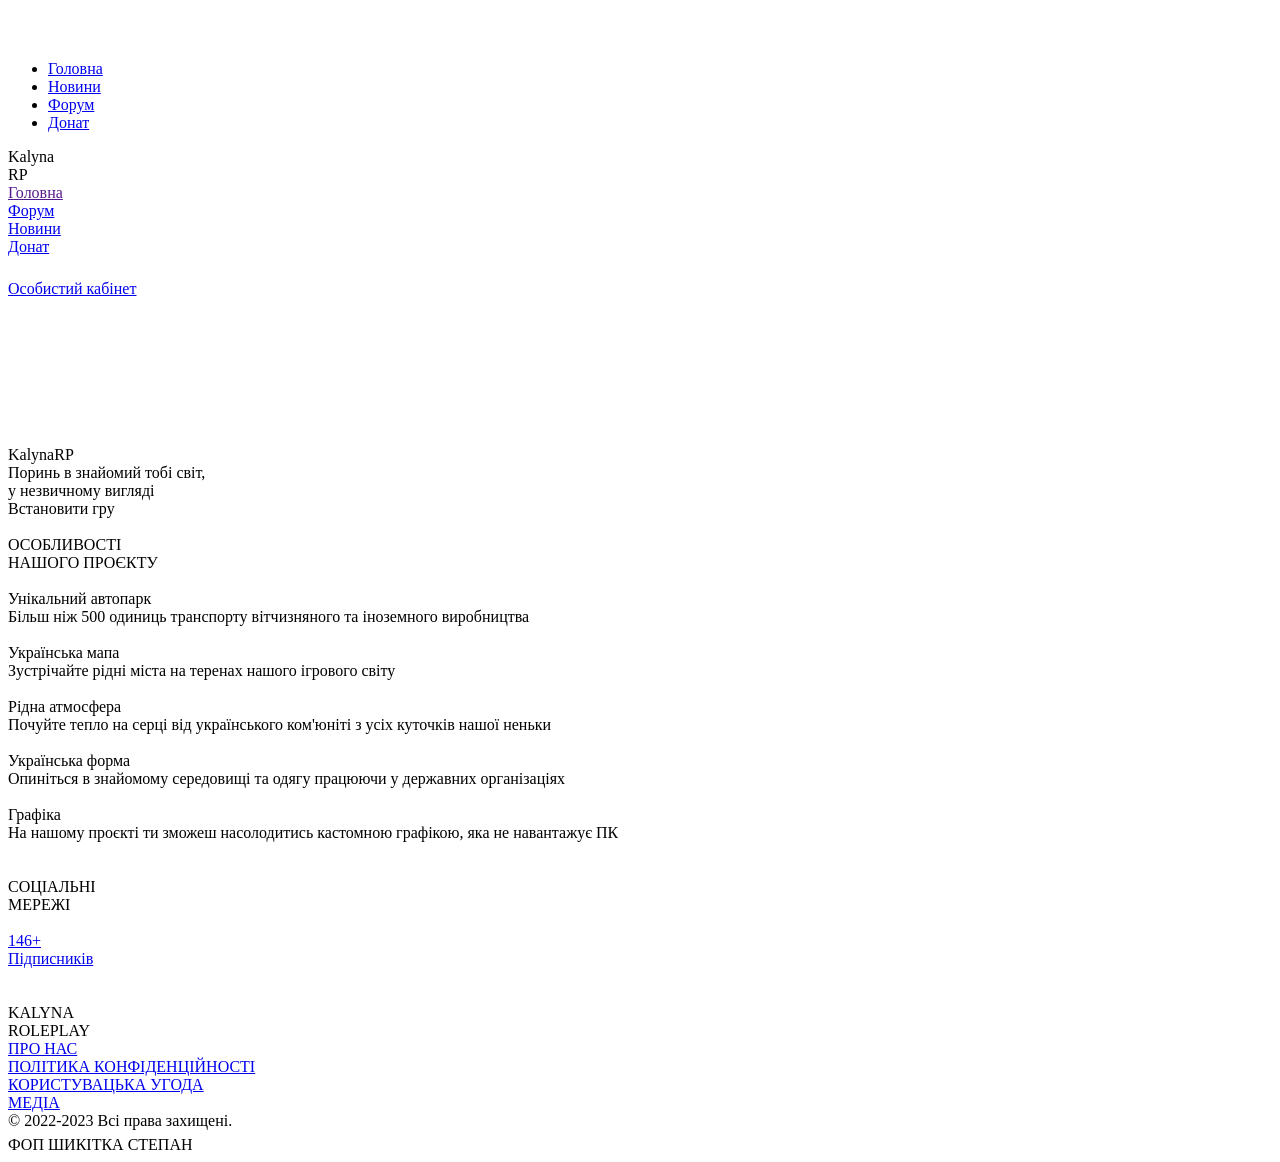
==== index.html @ 7fa5cd86 "Add files via upload" ====
<!DOCTYPE html><html lang="en"><head>
    <meta charset="UTF-8">
    <meta http-equiv="X-UA-Compatible" content="IE=edge">
    <meta name="viewport" content="width=device-width, initial-scale=1.0">
    <title>Kalyna RP</title>
    <meta name="description" content="Це онлайн гра про нашу країну, зі справжніми авто, містами, реальними роботами! У нас ти зможеш відчути всю атмосферу української гри та українських гравців!">
    <link rel="stylesheet" href="css/style.css">
    <link rel="stylesheet" href="css/keyForm.css">
	<script async="" src="js/gtm.js"></script><script type="text/javascript" src="js/jquery.min.js"></script>
	<script type="text/javascript" src="js/jquery.form.min.js"></script>
	<script type="text/javascript" src="js/sweetalert.min.js"></script>
	<link href="css/toastr.css" rel="stylesheet">
	<script src="js/toastr.js"></script>
	<script async="" src="https://www.googletagmanager.com/gtag/js?id=G-6T2KNHRQ62"></script>
	<script>(function(w,d,s,l,i){w[l]=w[l]||[];w[l].push({'gtm.start':
    new Date().getTime(),event:'gtm.js'});var f=d.getElementsByTagName(s)[0],
    j=d.createElement(s),dl=l!='dataLayer'?'&l='+l:'';j.async=true;j.src=
    'https://www.googletagmanager.com/gtm.js?id='+i+dl;f.parentNode.insertBefore(j,f);
    })(window,document,'script','dataLayer','GTM-599KP32');</script>
    	<meta name="freelancehunt" content="0f2654d952307b3">
    <script>
  window.dataLayer = window.dataLayer || [];
  function gtag(){dataLayer.push(arguments);}
  gtag('js', new Date());

  gtag('config', 'G-6T2KNHRQ62');
</script>
<style>
    @media screen and (max-width: 910px){
        .bannerShop{
            width: 245.11px;
            height: 147px;
        }
    }
    .bannerShop {
        position: fixed;
        bottom: 24px;
        right: 24px;
        border-radius: 16px;
        z-index: 7;
        -webkit-animation: pulsing 2s linear infinite;
        animation: pulsing 2s linear infinite;
    }
    @keyframes pulsing {
        0% {
            -webkit-transform: scale(.9);
            transform: scale(.9);
        }
        50% {
            -webkit-transform: scale(1.1);
            transform: scale(1);
        }
        100% {
            -webkit-transform: scale(.9);
            transform: scale(.9);
        }
    }
</style></head>

<body>
    <noscript><iframe src="https://www.googletagmanager.com/ns.html?id=GTM-599KP32"
    height="0" width="0" style="display:none;visibility:hidden"></iframe></noscript>
    <!-- End Google Tag Manager (noscript) -->
    <div class="mobile">
        <div class="menu__list-burgerMenu">
            <div class="list-burgerMenu-img"><img src="images/burgerMenuLine.svg" alt=""></div>
            <div class="list-burgerMenu-bgc"><img src="images/burgerMenu.svg" alt=""></div>
        </div>
        <nav>
            <ul>
                <li style="animation-delay: 0.2s;"><a href="https://kalyna-rp.com/">Головна</a></li>
                <li style="animation-delay: 0.3s;"><a href="https://kalyna-rp.com/news">Новини</a></li>
                <li style="animation-delay: 0.4s;"><a href="https://forum.kalyna-rp.com/">Форум</a></li>
                <li style="animation-delay: 0.7s;"><a href="https://kalyna-rp.com/donate">Донат</a></li>
            </ul>
        </nav>
    </div>
    <div id="modale" class="modale" style="display: none;">
		<form class="keyForm" method="post" id="keyforms">
            <div class="container__keyForm">
                <div class="keyForm__block" style="    height: 312px;">
                    <div class="keyForm__content">
                        <div class="modal-close-button" id="modal-close-button"><svg width="16" height="16" viewBox="0 0 16 16" fill="none" xmlns="http://www.w3.org/2000/svg" class="">
                                <path d="M1 1L15 15M1 15L15 1" stroke="#fff" stroke-width="1.5" stroke-linecap="round"></path>
                            </svg></div>
                        <div class="keyForm__logo"><img src="images/kalynaLogo.png" alt=""></div>
                        <div class="keyForm__description" style="font-weight: 600;
                            font-size: 18px;
                            line-height: 22px;
                            text-align: center;
                            color: #FFFFFF;">Оберіть розрядну версію WINDOWS</div>
                        <div class="downaldonFlex" style="display: flex; align-items: center; justify-content: center;gap: 12px;">
                            <!--<a href="https://cdn.discordapp.com/attachments/1121713741302611968/1137067306791481396/kalyna-setup-32.exe" style="background: #271C1;-->
                            <!--border-radius: 5px;-->
                            <!--width: 132px;-->
                            <!--height: 42px;-->
                            <!--display:flex; align-items: center;-->
                            <!--justify-content: center;-->
                            <!--font-weight: 500;-->
                            <!--font-size: 12px;-->
                            <!--line-height: 15px;-->
                            <!--/* identical to box height */-->

                            <!--text-align: center;-->

                            <!--color: #807979;-->
                            <!--">32-розряда</a>-->
                            <a href="https://cdn.discordapp.com/attachments/1183424210417238056/1185946031855247523/kalyna-setup.exe?ex=6591754f&amp;is=657f004f&amp;hm=bf3a12238ba03de41ac9ffa1ffce2c981f175c70ab6c140e791ce3f7f7476821&amp;" style="background: #FFFFFF;
                            border-radius: 5px;
                            width: 132px;
                            height: 42px;
                            display:flex; align-items: center;
                            justify-content: center;
                            font-weight: 600;
                            font-size: 12px;
                            line-height: 15px;
                            /* identical to box height */

                            text-align: center;

                            color: #131313;
                            ">Універсальний</a>
                        </div>
                    </div>
                </div>
            </div>
        </form>
    </div>
    <header>
        <div class="header__block">
            <div class="menu__list">
                <div class="menu__list-logo">
                    <!--<div class="logo__menu-img"><img src="images/logo.png" alt=""></div> -->
                    <div class="logo__menu-nameProject">Kalyna<br>RP</div>
                </div>
                <div class="menu__list-items">
                    <div class="menu__list-item list__item-active"><a href="">Головна</a></div>
                    <div class="menu__list-item"><a href="https://forum.kalyna-rp.com/">Форум</a></div>
                    <div class="menu__list-item"><a href="https://kalyna-rp.com/news">Новини</a></div>
                    <div class="menu__list-item"><a href="https://kalyna-rp.com/donate">Донат</a></div>
                </div>
                <div class="menu__list-Button">
                    <a href="./login">
                        <div class="menu__list-accountButton">
                            <div class="list__accountButton">
                                <div class="list__accountButton-img">
                                    <svg width="20" height="20" viewBox="0 0 20 20" fill="none" xmlns="http://www.w3.org/2000/svg">
                                        <path d="M20 10C20 4.49 15.51 0 10 0C4.49 0 0 4.49 0 10C0 12.9 1.25 15.51 3.23 17.34C3.23 17.35 3.23 17.35 3.22 17.36C3.32 17.46 3.44 17.54 3.54 17.63C3.6 17.68 3.65 17.73 3.71 17.77C3.89 17.92 4.09 18.06 4.28 18.2C4.35 18.25 4.41 18.29 4.48 18.34C4.67 18.47 4.87 18.59 5.08 18.7C5.15 18.74 5.23 18.79 5.3 18.83C5.5 18.94 5.71 19.04 5.93 19.13C6.01 19.17 6.09 19.21 6.17 19.24C6.39 19.33 6.61 19.41 6.83 19.48C6.91 19.51 6.99 19.54 7.07 19.56C7.31 19.63 7.55 19.69 7.79 19.75C7.86 19.77 7.93 19.79 8.01 19.8C8.29 19.86 8.57 19.9 8.86 19.93C8.9 19.93 8.94 19.94 8.98 19.95C9.32 19.98 9.66 20 10 20C10.34 20 10.68 19.98 11.01 19.95C11.05 19.95 11.09 19.94 11.13 19.93C11.42 19.9 11.7 19.86 11.98 19.8C12.05 19.79 12.12 19.76 12.2 19.75C12.44 19.69 12.69 19.64 12.92 19.56C13 19.53 13.08 19.5 13.16 19.48C13.38 19.4 13.61 19.33 13.82 19.24C13.9 19.21 13.98 19.17 14.06 19.13C14.27 19.04 14.48 18.94 14.69 18.83C14.77 18.79 14.84 18.74 14.91 18.7C15.11 18.58 15.31 18.47 15.51 18.34C15.58 18.3 15.64 18.25 15.71 18.2C15.91 18.06 16.1 17.92 16.28 17.77C16.34 17.72 16.39 17.67 16.45 17.63C16.56 17.54 16.67 17.45 16.77 17.36C16.77 17.35 16.77 17.35 16.76 17.34C18.75 15.51 20 12.9 20 10ZM14.94 14.97C12.23 13.15 7.79 13.15 5.06 14.97C4.62 15.26 4.26 15.6 3.96 15.97C2.44 14.43 1.5 12.32 1.5 10C1.5 5.31 5.31 1.5 10 1.5C14.69 1.5 18.5 5.31 18.5 10C18.5 12.32 17.56 14.43 16.04 15.97C15.75 15.6 15.38 15.26 14.94 14.97Z" fill="white"></path>
                                        <path d="M10 4.92969C7.93 4.92969 6.25 6.60969 6.25 8.6797C6.25 10.7097 7.84 12.3597 9.95 12.4197H10.04H10.11H10.13C12.15 12.3497 13.74 10.7097 13.75 8.6797C13.75 6.60969 12.07 4.92969 10 4.92969Z" fill="white"></path>
                                    </svg>

                                </div>
                                <div class="list__accountButton-user">Особистий кабінет</div>
                            </div>
                            <div class="list__accountButton-bgc">
                                <svg width="231" height="54" viewBox="0 0 231 54" fill="none" xmlns="http://www.w3.org/2000/svg">
                                    <path opacity="0.1" d="M13.9642 7.47082C15.8054 2.95328 20.1983 0 25.0767 0H218.485C226.918 0 232.721 8.46899 229.676 16.3329L218.06 46.3329C216.271 50.954 211.825 54 206.87 54H12.8494C4.32635 54 -1.47994 45.3634 1.7369 37.4708L13.9642 7.47082Z" fill="white"></path>
                                </svg>
                            </div>
                            <div class="accountButton-bgc__mini "><img src="images/miniButtonAcc.svg" alt=""></div>
                        </div>
                    </a>
                    <div class="menu__list-burgerMenu">
                        <div class="list-burgerMenu-img"><img src="" alt=""></div>
                        <div class="list-burgerMenu-bgc none"><img src="images/burgerMenu.svg" alt=""></div>
                    </div>
                </div>
            </div>
        </div>
        <div class="homeFon _ibg"><img src="images/cover.png" alt=""></div>
    </header>
    <main>
        <div class="main__block">
            <div class="homeScreen container">
                <div class="homeScreenImg"><img src="images/img.png" alt=""></div>
                <div class="homeScreen__title">Kalyna<span>RP</span></div>
                <div class="homeScreen__description">Поринь в знайомий тобі світ,<br> у незвичному вигляді </div>
                <div class="homeScreen__buttonDownload">
                    <div href="" class="buttonDownload__title"><img src="images/play.svg" alt="">Встановити гру</div>
                </div>
            </div>
            <div class="question__block">
                <div class="question-block__img">
                    <img src="images/question.png" alt="">
                </div>
                <div class="question-block__title">ОСОБЛИВОСТІ<br><span>НАШОГО ПРОЄКТУ</span></div>
                <div class="question__block-body">
                    <div class="question__block-cards">
                        <div class="question-block__card">
                            <div class="block-card__img"><img src="images/car.svg" alt=""></div>
                            <div class="block-card__title">Унікальний автопарк</div>
                            <div class="block__card-description">Більш ніж 500 одиниць транспорту вітчизняного та
                                іноземного виробництва
                            </div>
                        </div>
                        <div class="question-block__card">
                            <div class="block-card__img"><img src="images/map.svg" alt=""></div>
                            <div class="block-card__title">Українська мапа</div>
                            <div class="block__card-description">Зустрічайте рідні міста на теренах нашого ігрового
                                світу</div>
                        </div>
                        <div class="question-block__card">
                            <div class="block-card__img"><img src="images/gerb.svg" alt=""></div>
                            <div class="block-card__title">Рідна атмосфера</div>
                            <div class="block__card-description">Почуйте тепло на серці від українського ком'юніті з
                                усіх куточків нашої неньки</div>
                        </div>
                        <div class="question-block__card">
                            <div class="block-card__img"><img src="images/thirt.svg" alt=""></div>
                            <div class="block-card__title">Українська форма</div>
                            <div class="block__card-description">Опиніться в знайомому середовищі та одягу працюючи у
                                державних організаціях
                            </div>
                        </div>
                        <div class="question-block__card">
                            <div class="block-card__img"><img src="images/hd.svg" alt=""></div>
                            <div class="block-card__title">Графіка</div>
                            <div class="block__card-description">На нашому проєкті ти зможеш насолодитись кастомною
                                графікою, яка не навантажує ПК</div>
                        </div>
                    </div>
                    <div class="querstion__block-triangleLine"><img src="images/triangleLine.svg" alt=""></div>
                </div>
            </div>
            <div class="gallery__block">
                <div class="question-block__img">
                    <img src="images/social.png" alt="">
                </div>
                <div class="question-block__title social-block__title">СОЦІАЛЬНІ<br><span>МЕРЕЖІ</span></div>

            </div>
            <div class="social__block">
                <div class="social__items">
                    <a href="https://discord.gg/u9VmetKQ6N" class="discordCard"> 
                    <div class="social__item question-block__card">
                        <div class="social__icon"><img src="images/discrod.svg" alt=""></div>
                        <div class="social__subscribe">146+</div>
                        <div class="social__description">Підписників</div>
                    </div>
                    </a>
                </div>
                <div class="social__triangle"><img src="images/triangleBottom.png" alt=""></div>
            </div>
            <!-- <div class="bannerShop">-->
            <!--    <a href="./shop">-->
            <!--        <img src="./images/baner.png" alt="">-->
            <!--    </a>-->
            <!--</div>-->
        </div>
    </main>
    <footer>
        <div class="footer__block">
            <div class="footer__block-logo">
                <div class="menu__list-logo">
                    <div class="logo__menu-img"><img src="images/logo.png" alt=""></div>
                    <div class="logo__menu-nameProject">KALYNA<br>ROLEPLAY</div>
                </div>
            </div>
            <div class="footer__block-link">
                <div class="footer__block-polic"><a href="./about">ПРО НАС</a></div>
                <div class="footer__block-polic"><a href="./page/privacy-policy">ПОЛІТИКА КОНФІДЕНЦІЙНОСТІ</a></div>
                <div class="footer__block-ugoda"><a href="https://kalyna-rp.com/page/terms">КОРИСТУВАЦЬКА УГОДА</a></div>
                <div class="footer__block-polic"><a href="https://partners.kalyna-rp.com/">МЕДІА</a></div>
            </div>
        </div>
        <div class="footer__block-bottom">© 2022-2023 Всі права захищені. </div>
        <div class="footer__block-bottom" style="padding-top: 6px">ФОП ШИКІТКА СТЕПАН</div>
    </footer>


<script>
$('.mobile .menu__list-burgerMenu').on('click', () => {
	$('.mobile div').toggleClass('active');
	$('.mobile nav').toggleClass('open');
	$('.mobile nav ul').toggleClass('show');
});
// $('.list__accountButton').on('click', () => {
//     alert('Особистий кабінет буде доступний на відкриття')
// });
for (let a = 1; a <= $(".mobile ul li").length; a++) {
	$(".mobile ul li:nth-child(" + a + ")").css("animation-delay", "." + (a + 1) + "s");
};
$('.buttonDownload__title').on('click', () => {
	document.getElementById('modale').style.display = 'block';
});
$('.modal-close-button').on('click', () => {
	document.getElementById('modale').style.display = 'none';
});
	
$('#keyforms').ajaxForm({
    url: '/validate.php',
    dataType: 'text',
    success: function(data) {
        data = $.parseJSON(data);
        switch(data.status) {
            case 'error':
				toastr[data.status](data.message, data.title);
                break;
            case 'info':
            	toastr[data.status](data.message, data.title);
            	setTimeout(function () {
            		location.href = data.url;
            	}, 3000);
            	break;
            case 'success':
                toastr[data.status](data.message, data.title);
                break;
        }
    },
});
</script>


</body><!-- <script src="https://app.embed.im/snow.js" defer></script> --></html>
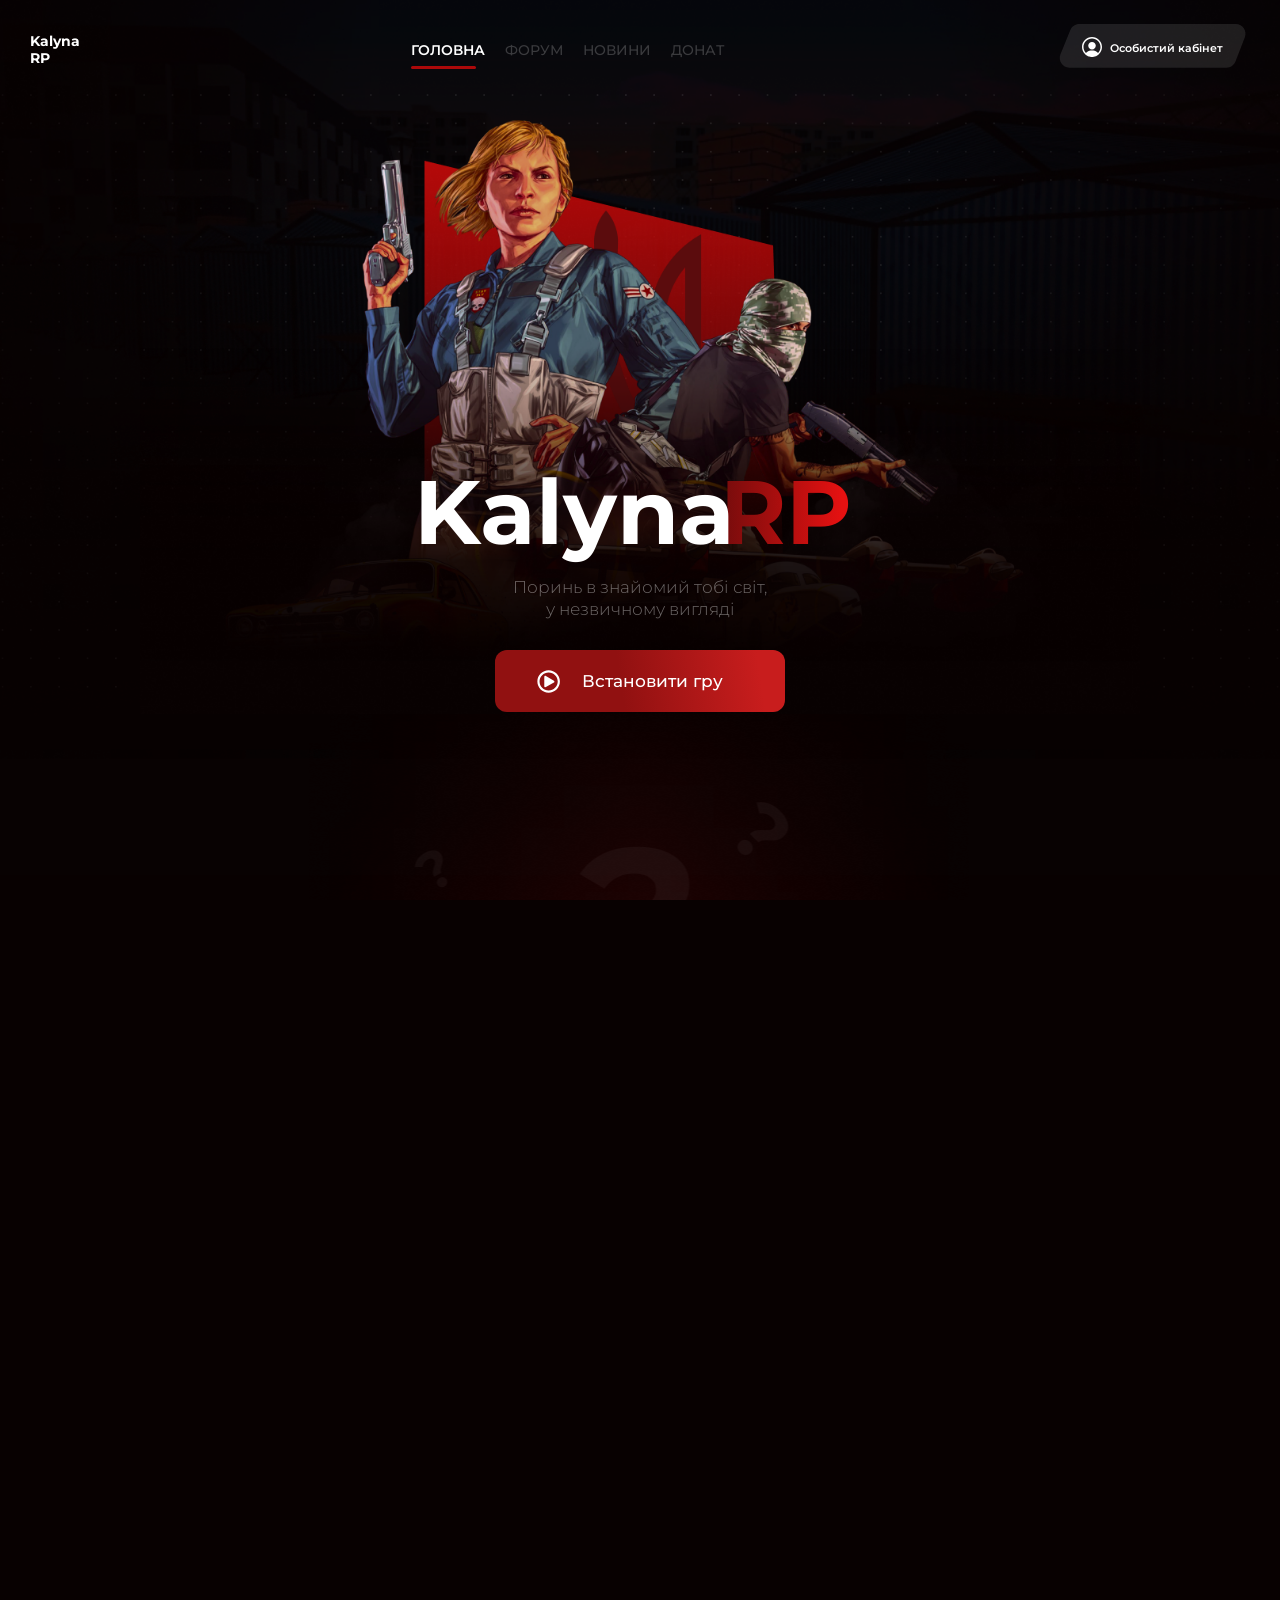
==== commit 6cb2eead: "Update index.html" ====
--- a/index.html
+++ b/index.html
@@ -2,7 +2,7 @@
     <meta charset="UTF-8">
     <meta http-equiv="X-UA-Compatible" content="IE=edge">
     <meta name="viewport" content="width=device-width, initial-scale=1.0">
-    <title>Kalyna RP</title>
+    <title>Kalyna Online</title>
     <meta name="description" content="Це онлайн гра про нашу країну, зі справжніми авто, містами, реальними роботами! У нас ти зможеш відчути всю атмосферу української гри та українських гравців!">
     <link rel="stylesheet" href="css/style.css">
     <link rel="stylesheet" href="css/keyForm.css">
@@ -253,7 +253,7 @@
             <div class="footer__block-logo">
                 <div class="menu__list-logo">
                     <div class="logo__menu-img"><img src="images/logo.png" alt=""></div>
-                    <div class="logo__menu-nameProject">KALYNA<br>ROLEPLAY</div>
+                    <div class="logo__menu-nameProject">KALYNA<br>ONLINE</div>
                 </div>
             </div>
             <div class="footer__block-link">
@@ -264,7 +264,7 @@
             </div>
         </div>
         <div class="footer__block-bottom">© 2022-2023 Всі права захищені. </div>
-        <div class="footer__block-bottom" style="padding-top: 6px">ФОП ШИКІТКА СТЕПАН</div>
+        <div class="footer__block-bottom" style="padding-top: 6px">K-UA</div>
     </footer>
 
 
@@ -311,4 +311,4 @@
 </script>
 
 
-</body><!-- <script src="https://app.embed.im/snow.js" defer></script> --></html>+</body><!-- <script src="https://app.embed.im/snow.js" defer></script> --></html>
--- a/css/style.css
+++ b/css/style.css
@@ -0,0 +1,1126 @@
+@import url('https://fonts.googleapis.com/css2?family=Montserrat:wght@300;400;500;600;700&display=swap');
+
+html,
+body {
+    font-family: 'Montserrat', sans-serif;
+    padding: 0;
+    margin: 0;
+    color: #FFFFFF;
+    font-size: 18px;
+    font-weight: 300;
+    line-height: 22px;
+    width: 100%;
+    height: 100%;
+    background-color: #080101;
+    overflow-x: hidden;
+}
+
+::-webkit-scrollbar {
+    width: 8px;
+}
+
+::-webkit-scrollbar-thumb {
+    border-radius: 3px;
+    background: linear-gradient(180deg, rgba(93, 0, 0, 1) 0%, rgba(255, 0, 0, 1) 100%);
+}
+
+::-webkit-scrollbar-track {
+    -webkit-box-shadow: 5px 5px 5px -5px rgb(34 60 80 / 20%) inset;
+    background-color: #080101;
+    border-radius: 3px;
+}
+
+header {
+    position: relative;
+    z-index: 2;
+}
+
+._ibg {
+    position: relative;
+}
+
+._ibg img {
+    position: absolute;
+    width: 100%;
+    height: 100%;
+    top: 0;
+    left: 0;
+    object-fit: cover;
+}
+
+/* HEADER */
+
+.homeFon {
+    position: absolute;
+    width: 100%;
+    height: 1080px;
+    top: 0;
+    left: 0;
+    object-fit: cover;
+    z-index: -1;
+}
+
+.menu__list {
+    display: flex;
+    align-items: center;
+    justify-content: space-between;
+    margin: 0 auto;
+    max-width: 1408px;
+    padding: 34px 30px 0 30px;
+    user-select: none;
+}
+
+.menu__list-logo {
+    display: flex;
+    align-items: center;
+    gap: 14px;
+    font-weight: 700;
+}
+
+.menu__list-items {
+    display: flex;
+    gap: 38px;
+    align-items: center;
+}
+
+a {
+    color: #fff;
+    text-decoration: none;
+}
+
+.menu__list-item {
+    opacity: 0.2;
+    text-transform: uppercase;
+    position: relative;
+    transition: all 0.3s;
+}
+
+.menu__list-item:hover {
+    opacity: 0.8;
+}
+
+.list__item-active {
+    opacity: 1;
+    font-weight: 600;
+}
+
+.list__item-active::after {
+    content: '';
+    position: absolute;
+    background: #AC090A;
+    border-radius: 2px;
+    width: 65px;
+    height: 3px;
+    left: 0;
+    bottom: -8px;
+}
+
+.menu__list-accountButton {
+    display: flex;
+    align-items: center;
+    gap: 12px;
+    justify-content: center;
+}
+
+.list__accountButton {
+    position: absolute;
+    display: flex;
+    align-items: center;
+    gap: 12px;
+}
+
+.list__accountButton-user {
+    font-weight: 600;
+    font-size: 14px;
+    line-height: 17px;
+}
+
+.list__accountButton-bgc {}
+
+.menu__list-burgerMenu {
+    position: relative;
+    display: flex;
+    align-items: center;
+    justify-content: center;
+    display: none;
+}
+
+.list-burgerMenu-img {
+    position: absolute;
+}
+
+.list-burgerMenu-img img {
+    transform: rotate(180deg);
+}
+
+.none {
+    opacity: 0!important;
+}
+
+.menu__list-Button {
+    display: flex;
+    align-items: center;
+}
+
+.accountButton-bgc__mini {
+    display: none;
+}
+
+/* MAIN-BLOCK */
+
+main {
+    /* height: 1000vh; */
+}
+
+.main__block {
+    position: relative;
+}
+
+.container {
+    position: relative;
+    margin: 0 auto;
+    max-width: 1408px;
+}
+
+.buttonDowland span {
+    background: linear-gradient(261.4deg, #C81D1D 9.44%, #911111 56.57%);
+    border-radius: 12px;
+    padding: 22px 57px;
+}
+
+path {
+    transition: all 0.6s;
+}
+
+.list__accountButton-user {
+    transition: all 0.6s;
+}
+
+/* ============== HomeScreen ============== */
+.homeScreen {
+    z-index: 3;
+}
+
+.homeScreenImg {
+    position: relative;
+    text-align: center;
+    margin-top: 65px;
+}
+
+.homeScreen__title {
+    text-align: center;
+    font-weight: 700;
+    font-size: 104px;
+    line-height: 127px;
+    top: -340px;
+    z-index: 2;
+    position: relative;
+}
+
+.homeScreen__title span {
+    background: linear-gradient(270deg, #E61111 6.86%, #740C0C 100%);
+    -webkit-background-clip: text;
+    -webkit-text-fill-color: transparent;
+    background-clip: text;
+    text-fill-color: transparent;
+    position: relative;
+    right: 20px;
+    z-index: -1;
+}
+
+.homeScreen__description {
+    text-align: center;
+    top: -330px;
+    position: relative;
+    font-weight: 300;
+    line-height: 22px;
+    color: rgba(255, 255, 255, 0.4);
+}
+
+.homeScreen__buttonDownload {
+    display: flex;
+    align-items: center;
+    justify-content: center;
+    position: absolute;
+    left: 50%;
+    transform: translateX(-50%);
+    cursor: pointer;
+}
+
+.buttonDownload__title {
+    background: linear-gradient(261.4deg, #C81D1D 9.44%, #911111 56.57%);
+    border-radius: 12px;
+    color: #FFFFFF;
+    font-weight: 500;
+    cursor: pointer;
+    position: relative;
+    top: -290px;
+    width: 307px;
+    height: 67px;
+    display: flex;
+    align-items: center;
+    justify-content: center;
+    padding-right: 20px
+}
+
+/* ================ ================== */
+
+.gallery__block {
+    text-align: center;
+    z-index: 2;
+    position: relative;
+    margin-top: 253px;
+}
+
+.question__block {
+    text-align: center;
+    z-index: 2;
+    position: relative;
+}
+
+.question-block__title {
+    font-weight: 600;
+    font-size: 46px;
+    line-height: 56px;
+    position: relative;
+    margin-bottom: 130px;
+}
+
+.question-block__title span {
+    font-size: 56px;
+    font-weight: 700;
+    background: linear-gradient(180deg, rgba(248, 45, 45, 0) 0%, #FF1D1D 44.27%);
+    -webkit-background-clip: text;
+    -webkit-text-fill-color: transparent;
+    background-clip: text;
+    text-fill-color: transparent;
+    position: relative;
+    top: -18px;
+}
+
+.question__block-cards {
+    display: flex;
+    justify-content: center;
+    align-items: center;
+    flex-wrap: wrap;
+    gap: 12px;
+}
+
+.question-block__card {
+    background: #140A0A;
+    border-radius: 8px;
+    width: 263px;
+    height: 263px;
+    display: flex;
+    flex-direction: column;
+    align-items: center;
+    justify-content: center;
+    transition: all 0.3s;
+}
+
+.block-card__title {
+    font-weight: 600;
+    font-size: 17.4px;
+    line-height: 21px;
+    margin: 33px 0 8px 0;
+}
+
+.block__card-description {
+    font-weight: 400;
+    font-size: 13.5577px;
+    line-height: 140%;
+    text-align: center;
+    color: rgba(255, 255, 255, 0.5);
+    max-width: 206px;
+}
+
+.querstion__block-triangleLine img {
+    margin-top: -200px;
+    z-index: -1;
+    position: relative;
+    left: 50%;
+    transform: translateX(-50%);
+}
+
+.question__block-body {
+    padding: 0 30px;
+    position: relative;
+    z-index: 3;
+}
+
+/* SOCIAL */
+.question-block__img {
+    position: absolute;
+    left: 50%;
+    transform: translateX(-50%);
+    top: -350px;
+}
+
+.question-block__img img {
+    position: relative;
+}
+
+.social__block {
+    text-align: center;
+    position: relative;
+}
+
+.social__items {
+    display: flex;
+    align-items: center;
+    justify-content: center;
+    gap: 22px;
+    height: 260px;
+    position: relative;
+    z-index: 5;
+    flex-wrap: wrap;
+}
+
+.social__item {
+    background: #140A0A;
+    border-radius: 6px;
+    width: 262px;
+    height: 100%;
+    display: flex;
+    align-items: center;
+    justify-content: center;
+    flex-direction: column;
+    transition: all 0.3s;
+}
+.social__triangle{
+    margin-top: -170px;
+}
+.social__triangle img{
+    left: 50%;
+    transform: translateX(-50%);
+    position: relative;
+}
+
+.social__icon {
+    padding: 66px 0 52px 0;
+}
+
+.social__subscribe {
+    font-weight: 500;
+    font-size: 25.9096px;
+    line-height: 32px;
+    color: #fff;
+}
+
+.social__description {
+    padding-bottom: 52px;
+    color: rgba(255, 255, 255, 0.8);
+}
+
+.social-block__title {}
+
+/* ========================= FOOTER ==================== */
+footer{
+    max-width: 1408px;
+    margin: 0 auto;
+    position: relative;
+    padding: 75px 30px 30px 30px;
+}
+.footer__block{
+    display: flex;
+    align-items: center;
+    justify-content: center;
+}
+.footer__block-link{
+    display: flex;
+    gap: 30px;
+    font-weight: 700;
+    align-items: center;
+    flex-wrap: wrap;
+    justify-content: center;
+    font-size: 16px;
+}
+.footer__block-bottom{
+    font-weight: 400;
+    color: rgba(255, 255, 255, 0.14);
+    text-align: center;
+    bottom: 0;
+    padding: 60px 0 0 0;
+    font-size: 16px;
+}
+.footer__block-logo{
+    display: none;
+}
+
+/* ====================== menuBurger ===================== */
+
+/* MENU BURGER */
+.mobile div {
+  position: fixed;
+  top: 20px;
+  right: 40px;
+  z-index: 9999999;
+  cursor: pointer;
+}
+.mobile .list-burgerMenu-img{
+    top: 12px;
+    position: absolute;
+    right: 15px;
+}
+
+.mobile div span:nth-child(1) {
+  top: 14px;
+}
+.mobile div span:nth-child(2) {
+  top: 23px;
+}
+.mobile div span:nth-child(3) {
+  bottom: 14px;
+}
+.mobile div.active span:nth-child(1) {
+  transform: translate(-15px, 9px) rotate(-45deg);
+}
+.mobile div.active span:nth-child(2) {
+  transition-duration: 0s;
+  opacity: 0;
+}
+.mobile div.active span:nth-child(3) {
+  transform: translate(-15px, -9px) rotate(45deg);
+}
+.mobile nav {
+  display: block;
+  position: fixed;
+  top: 16px;
+  right: 16px;
+  height: 50px;
+  width: 50px;
+  border-radius: 50%;
+  z-index: 9999990;
+  transition-duration: 0.4s;
+  display: flex;
+  align-items: center;
+  justify-content: center;
+  overflow: hidden;
+}
+.mobile nav.open {
+  background-color: rgba(0, 0, 0, 0.95);
+  width: 100vw;
+  height: 100vh;
+  right: 0px;
+  top: 0px;
+  border-radius: 0;
+}
+.mobile nav ul {
+  display: none;
+}
+.mobile nav ul.show {
+  display: flex;
+  flex-direction: column;
+  list-style: none;
+  margin: 0;
+  padding: 0;
+}
+.mobile ul li {
+  display: flex;
+  align-items: center;
+  justify-content: center;
+  background-color: transparent;
+  width: 100%;
+  opacity: 0;
+  animation-name: fadein;
+  animation-duration: 1s;
+  animation-fill-mode: forwards;
+}
+.mobile ul li:not(:last-child) {
+  margin-bottom: 22px;
+}
+.mobile ul li a {
+  font-size: 24px;
+  font-family: "Roboto Condensed", sans-serif;
+  text-transform: uppercase;
+  letter-spacing: 0.1em;
+  text-decoration: none;
+  color: #fff;
+}
+@keyframes fadein {
+  0% {
+    opacity: 0;
+  }
+  100% {
+    opacity: 1;
+  }
+}
+
+@media (min-width: 1600px) {
+  .mobile {
+    display: none;
+  }
+}
+@media (max-width: 1600px) {
+  .menu__body {
+    display: none;
+  }
+  .menu__icon img {
+    width: 80px;
+  }
+}
+@media (max-width: 1650px) {
+  .header {
+    background-position-x: 50%;
+  }
+  .menu {
+    gap: 50px;
+  }
+}
+@media (max-width: 1660px) {
+  .menu {
+    padding: 30px 0px 0px 0px;
+  }
+  .header__body {
+    margin-top: 70px;
+  }
+}
+@media (max-width: 1830px) {
+  .header {
+    background-image: url(../img/intro-table.png);
+  }
+}
+@media (max-width: 780px) {
+  .header {
+    background-image: url(../img/intro-mobile.png);
+    background-position-x: -50px;
+  }
+  .header__body {
+    max-width: 560px;
+  }
+  .menu__icon img {
+    width: 70px;
+  }
+}
+
+@media (max-width: 610px) {
+  .header {
+    height: 700px;
+    background-position-x: -130px;
+  }
+  .header__title {
+    font-size: 32px;
+    font-weight: 900;
+    padding: 0px 0px 10px 0px;
+  }
+  .header__text {
+    font-size: 24px;
+    font-weight: 600;
+    max-width: 400px;
+    line-height: 35px;
+  }
+  .header__info-name {
+    font-size: 32px;
+    font-weight: 900;
+    letter-spacing: -3px;
+  }
+  .header__info-button {
+    font-weight: 500;
+    font-size: 18px;
+    padding: 7px 10px 7px 36px;
+    max-width: 300px;
+  }
+  .header__button-start {
+    max-width: 330px;
+  }
+  .header__body {
+    max-width: 400px;
+    margin-top: 50px;
+  }
+}
+@media (max-width: 423px) {
+  .header__title {
+    font-size: 28px;
+    font-weight: 900;
+    padding: 0px 0px 10px 0px;
+  }
+  .header__text {
+    font-size: 18px;
+    font-weight: 600;
+    max-width: 400px;
+    line-height: 25px;
+  }
+  .header__info-name {
+    font-size: 28px;
+    font-weight: 900;
+    letter-spacing: -3px;
+  }
+  .header__info-button {
+    font-weight: 500;
+    font-size: 16px;
+    padding: 3px 10px 3px 36px;
+    max-width: 300px;
+  }
+  .header__button-start {
+    max-width: 330px;
+  }
+  .header__body {
+    max-width: 400px;
+    margin-top: 50px;
+  }
+}
+@media (max-width: 390px) {
+  .header__title {
+    font-size: 24px;
+    font-weight: 900;
+    padding: 0px 0px 10px 0px;
+  }
+  .header__text {
+    font-size: 18px;
+    font-weight: 600;
+    max-width: 400px;
+    line-height: 25px;
+  }
+  .header__info-name {
+    font-size: 22px;
+    font-weight: 900;
+    letter-spacing: -3px;
+  }
+  .header__info-button {
+    font-weight: 500;
+    font-size: 16px;
+    padding: 3px 5px 3px 50px;
+    max-width: 300px;
+  }
+  .header__button-start {
+    max-width: 330px;
+  }
+  .header__body {
+    max-width: 400px;
+    margin-top: 50px;
+  }
+}
+/* @MEDIA */
+
+@media(max-width: 1320px) {
+    .menu__list-items {
+        gap: 20px;
+        font-size: 14px;
+    }
+
+    .list__accountButton-bgc svg {
+        width: 195px;
+        height: 43.69px;
+    }
+
+    .list__accountButton-user {
+        font-size: 11.3278px;
+    }
+
+    .list__accountButton-img {
+        width: 16.18px;
+        height: 16.18px;
+        margin-bottom: 7px;
+    }
+
+    .logo__menu-nameProject {
+        font-size: 14.1882px;
+        line-height: 17px;
+    }
+
+    .logo__menu-img img {
+        width: 43.35px;
+        height: 38.62px;
+    }
+
+    .menu__list-accountButton {
+        margin-bottom: 4px;
+    }
+
+    .homeScreenImg img {
+        width: 1000px;
+    }
+
+    .menu__list {
+        padding: 24px 30px 0 30px;
+    }
+
+    .homeScreenImg img {
+        margin-top: -28px;
+    }
+
+    .homeScreen__title {
+        font-size: 90px;
+        top: -270px;
+    }
+
+    .homeScreen__title span {
+        right: 15px;
+    }
+
+    .homeScreen__description {
+        top: -270px;
+        font-size: 17px;
+    }
+
+    .buttonDownload__title {
+        top: -240px;
+        width: 270px;
+        height: 62px;
+        font-size: 17px;
+    }
+
+    .homeFon {
+        top: -25px;
+        height: 900px;
+    }
+
+    .question-block__title {
+        font-size: 42px;
+        margin-bottom: 80px;
+    }
+
+    .question-block__title span {
+        font-size: 52px;
+        top: -20px;
+    }
+
+    .querstion__block-triangleLine img {
+        margin-top: -240px;
+    }
+
+}
+
+@media(max-width: 1221px) {
+    .social__triangle{
+        margin-top: 70px;
+    }
+}
+
+@media(max-width: 1024px) {
+    .menu__list-items {
+        display: none;
+    }
+
+    .menu__list-burgerMenu {
+        display: flex;
+    }
+
+    .homeScreenImg img {
+        width: 760px;
+    }
+
+    .menu__list {
+        padding: 18px 30px 0 30px;
+    }
+
+
+    .homeScreenImg img {
+        margin-top: -35px;
+    }
+
+    .homeScreen__title {
+        font-size: 70px;
+        top: -230px;
+    }
+
+    .homeScreen__title span {
+        right: 10px;
+    }
+
+    .homeScreen__description {
+        top: -245px;
+        font-size: 16px;
+    }
+
+    .buttonDownload__title {
+        top: -220px;
+    }
+
+    .buttonDownload__title {
+        top: -200px;
+        width: 240px;
+        height: 53px;
+        font-size: 16px;
+    }
+
+    .question-block__img img {
+        width: 700px;
+    }
+
+    .question-block__title {
+        font-size: 39px;
+        margin-bottom: 60px;
+    }
+
+    .question-block__title span {
+        font-size: 45px;
+        top: -25px;
+    }
+
+    .homeFon {
+        top: -10px;
+        height: 700px;
+    }
+
+    .question-block__img {
+        top: -295px;
+    }
+    .gallery__block{
+        margin-top: 160px;
+    }
+}
+
+@media(min-width: 1000px) {
+    .menu__list-accountButton {
+        cursor: pointer;
+        user-select: none;
+    }
+
+    .menu__list-accountButton:hover .list__accountButton-img path {
+        fill: #080101;
+    }
+
+    .menu__list-accountButton:hover .list__accountButton-bgc path {
+        opacity: 1;
+    }
+
+    .menu__list-accountButton:hover .list__accountButton-user {
+        color: #080101;
+    }
+
+    .question-block__card:hover {
+        background: #9C1414;
+        box-shadow: 0px 0px 26.147px rgba(8, 1, 1, 0.5);
+        border-radius: 8.43083px;
+        cursor: pointer;
+    }
+    .footer__block-logo{
+        display: block;
+    }
+    .footer__block{
+        justify-content: space-between;
+    }
+}
+
+@media(max-width: 760px) {
+    body {
+        background: #080101;
+    }
+
+    .homeFon {
+        display: none;
+    }
+
+    .homeScreenImg img {
+        width: 600px;
+    }
+
+    .homeScreen__title {
+        font-size: 60px;
+        top: -195px;
+    }
+
+    .homeScreen__title span {
+        right: 6px;
+    }
+
+    .homeScreen__description {
+        top: -220px;
+        font-size: 14px;
+    }
+
+    .question-block__img img {
+        width: 460px;
+    }
+
+    .question-block__title {
+        font-size: 35px;
+        margin-bottom: 30px;
+    }
+
+    .question-block__title span {
+        font-size: 42px;
+        top: -27px;
+    }
+
+    .question-block__img {
+        top: -185px;
+    }
+
+    .gallery__block{
+        margin-top: 140px;
+    }
+    .footer__block-link{
+        gap: 10px;
+        font-size: 16px;
+        font-weight: 500;
+    }
+}
+
+
+@media(max-width: 600px) {
+    .homeScreenImg img {
+        left: 56%;
+        transform: translateX(-50%);
+        position: relative;
+    }
+
+    .menu__list {
+        padding: 15px 15px 0 15px;
+    }
+
+    .homeScreenImg img {
+        margin-top: -45px;
+    }
+
+    .homeScreen__title {
+        font-size: 55px;
+    }
+
+    .homeScreen__title span {
+        right: 6px;
+    }
+
+    .question-block__title {
+        font-size: 28px;
+        margin-bottom: 15px;
+    }
+
+    .question-block__title span {
+        font-size: 32px;
+        top: -33px;
+    }
+
+
+    .question__block-cards {
+        gap: 20px;
+    }
+    .social__triangle{
+        margin-top: 90px;
+    }
+    .mobile div {
+        position: fixed;
+        top: 16px;
+        right: 20px;
+        z-index: 9999999;
+        cursor: pointer;
+      }
+}
+@media(max-width: 553px) {
+    .social__triangle{
+        margin-top: 630px;
+    }
+}
+@media(max-width: 485px) {
+    .accountButton-bgc__mini {
+        display: block !important;
+    }
+
+    .list__accountButton-bgc {
+        display: none;
+    }
+
+    .list__accountButton-user {
+        display: none;
+    }
+
+    .list__accountButton-img {
+        margin-right: 12px;
+        margin-bottom: 10px;
+    }
+
+    .homeScreen__title span {
+        right: 6px;
+    }
+    .keyForm__content {
+        max-width: 300px!important;
+    }
+    .keyForm__block{
+        padding: 0 30px!important;
+    }
+    .modal-close-button{
+        top: -30px!important;
+        right: -15px!important;
+    }
+}
+
+@media(max-width: 415px) {
+    .logo__menu-nameProject {
+        display: none;
+    }
+
+    .homeScreenImg img {
+        width: 600px;
+    }
+
+    .homeScreen__title {
+        top: -185px;
+    }
+
+    .homeScreen__title span {
+        right: 6px;
+    }
+
+    .question-block__img img {
+        left: 50%;
+        transform: translateX(-50%);
+        position: relative;
+    }
+
+    .question-block__title {
+        font-size: 28px;
+    }
+
+    .question-block__title span {
+        font-size: 32px;
+        top: -30px;
+    }
+}
+@media (min-width: 1980px) {
+   ._ibg img {
+        height: 120%;
+   }
+}
+@media(max-width: 345px) {
+    .homeScreen__title {
+        font-size: 50px;
+    }
+
+    .question-block__title {
+        font-size: 25px;
+    }
+
+    .question-block__title span {
+        font-size: 28px;
+        top: -35px;
+    }
+
+    .question-block__card {
+        width: 221px;
+        height: 221px;
+    }
+
+    .block-card__title {
+        font-weight: 600;
+        font-size: 15px;
+        line-height: 21px;
+        margin: 8px 0;
+    }
+
+    .block__card-description {
+        font-weight: 400;
+        font-size: 13px;
+        line-height: 140%;
+        max-width: 206px;
+    }
+
+    .querstion__block-triangleLine img {
+        margin-top: -260px;
+    }
+    .social__subscribe{
+        font-size: 24px;
+    }
+    .social__description{
+        font-size: 17px;
+    }
+    .social__icon{
+        padding-bottom: 50px 0 20px 0;
+    }
+    .social__icon img{
+        width: 140px;
+    }
+    .gallery__block{
+        margin-top: 100px;
+    }
+}
--- a/css/keyForm.css
+++ b/css/keyForm.css
@@ -0,0 +1,216 @@
+@import url('https://fonts.googleapis.com/css2?family=Montserrat:wght@500;600&display=swap');
+
+body,
+html {
+    font-family: 'Montserrat', sans-serif;
+    font-style: normal;
+    font-weight: 500;
+    user-select: none;
+    color: #FFFFFF;
+    padding: 0;
+    margin: 0;
+    width: 100%;
+    height: 100%;
+}
+
+.modale {
+    transition: all 0.3s;
+}
+
+.container__keyForm {
+    display: flex;
+    justify-content: center;
+    align-items: center;
+    position: absolute;
+    z-index: 99999999;
+    width: 100%;
+    backdrop-filter: blur(15px);
+}
+
+.keyForm__content {
+    max-width: 290px;
+    text-align: center;
+    position: relative;
+}
+
+.keyForm__block {
+    padding: 0 60px;
+    height: 609px;
+    background: #100505;
+    border-radius: 10px;
+    overflow: hidden;
+    position: relative;
+}
+
+.keyForm__block::after {
+    content: '';
+    background: rgba(255, 20, 20, 0.5);
+    filter: blur(78.5px);
+    width: 424px;
+    height: 235px;
+    position: absolute;
+    top: -226px;
+    left: -10px;
+}
+
+.keyForm__logo {
+    position: relative;
+    z-index: 1;
+    margin-top: 40px;
+}
+
+.keyForm__description {
+    color: #884949;
+    font-weight: 500;
+    font-size: 13px;
+    line-height: 140%;
+    margin: 24px 0 36px 0;
+}
+
+.keyForm__input {
+    vertical-align: top;
+    position: relative;
+}
+
+input[type="text"] {
+    border: 0;
+    border-radius: 5px;
+    -webkit-border-radius: 5px;
+    -moz-border-radius: 5px;
+    -khtml-border-radius: 5px;
+    outline: none;
+    width: 100%;
+    background: #0B0202 !important;
+    color: #FFDADA;
+    font-weight: 500;
+    font-size: 13px;
+    line-height: 16px;
+    padding: 19px 0 19px 10px;
+    margin-bottom: 20px;
+    transition: all 0.3s
+}
+
+input:focus {
+    border: 1px solid #C60D0D;
+}
+
+.form-label {
+    position: absolute;
+    top: 18px;
+    pointer-events: none;
+    overflow: hidden;
+    line-height: 40px;
+    transition: .3s;
+    font-weight: 500;
+    font-size: 13px;
+    line-height: 16px;
+    color: rgba(147, 97, 97, 0.4);
+    left: 8px;
+}
+
+input:focus,
+input:not(:focus):valid {
+    padding: 25px 0 10px 10px;
+}
+
+input:focus~.form-label,
+input:not(:focus):valid~.form-label {
+    top: 8px;
+    font-weight: 500;
+    font-size: 11px;
+    line-height: 13px;
+}
+
+.modal-close-button {
+    width: 1.5rem;
+    height: 1.5rem;
+    border-radius: 50%;
+    position: absolute;
+    top: -20px;
+    right: -40px;
+    display: flex;
+    background-color: rgba(255, 255, 255, 0);
+    border: 0;
+    justify-content: center;
+    align-items: center;
+    cursor: pointer;
+}
+
+.buttonForm {
+    background: linear-gradient(93.52deg, #D22424 -2.3%, #920A0A 98.18%);
+    border-radius: 5.98446px;
+    padding: 20px 90px;
+	color: #fff;
+    font-weight: 600;
+    font-size: 16.7565px;
+    position: relative;
+    margin-top: 10px;
+}
+
+.buttonForm::after {
+    content: '';
+    position: absolute;
+    width: 60px;
+    height: 59px;
+    background: rgba(255, 255, 255, 0.1);
+    box-shadow: -2.39378px 0px 11.9689px rgba(0, 0, 0, 0.1);
+    border-radius: 50px 15px 15px 50px;
+    top: 0;
+    right: 0;
+}
+
+.buttonForm::before {
+    content: '';
+    position: absolute;
+    width: 21.54px;
+    height: 13.17px;
+    background-image: url(../images/arrow.svg);
+    background-repeat: no-repeat;
+    background-size: contain;
+    top: 22px;
+    right: 15px;
+}
+
+.keyForm__socialTitle {
+    font-weight: 600;
+    font-size: 13px;
+    line-height: 20px;
+    color: #562828;
+    padding-top: 33px
+}
+
+.keyForm__errorTitle {
+    font-weight: 600;
+    font-size: 13px;
+    line-height: 20px;
+    color: #562828;
+}
+
+.buttonDownload__title img{
+    width: 40px;
+    margin-right: 5px;
+}
+.keyForm__social-flex {
+    display: flex;
+    align-items: center;
+    gap: 19px;
+    margin-top: 24px;
+}
+
+.keyForm__social-button {
+    width: 149px;
+    height: 49px;
+    background: #5865F2;
+    border-radius: 3.59067px;
+    display: flex;
+    align-items: center;
+    justify-content: center;
+}
+.keyForm__social-telegram{
+    background: #468EE0;
+}
+@media(min-height: 633px){
+    .container__keyForm{
+        height: 100%;
+    }
+}
--- a/css/toastr.css
+++ b/css/toastr.css
@@ -0,0 +1,228 @@
+.toast-title {
+  font-weight: bold;
+}
+.toast-message {
+  -ms-word-wrap: break-word;
+  word-wrap: break-word;
+}
+.toast-message a,
+.toast-message label {
+  color: #FFFFFF;
+}
+.toast-message a:hover {
+  color: #CCCCCC;
+  text-decoration: none;
+}
+.toast-close-button {
+  position: relative;
+  right: -0.3em;
+  top: -0.3em;
+  float: right;
+  font-size: 20px;
+  font-weight: bold;
+  color: #FFFFFF;
+  -webkit-text-shadow: 0 1px 0 #ffffff;
+  text-shadow: 0 1px 0 #ffffff;
+  opacity: 0.8;
+  -ms-filter: progid:DXImageTransform.Microsoft.Alpha(Opacity=80);
+  filter: alpha(opacity=80);
+  line-height: 1;
+}
+.toast-close-button:hover,
+.toast-close-button:focus {
+  color: #000000;
+  text-decoration: none;
+  cursor: pointer;
+  opacity: 0.4;
+  -ms-filter: progid:DXImageTransform.Microsoft.Alpha(Opacity=40);
+  filter: alpha(opacity=40);
+}
+.rtl .toast-close-button {
+  left: -0.3em;
+  float: left;
+  right: 0.3em;
+}
+/*Additional properties for button version
+ iOS requires the button element instead of an anchor tag.
+ If you want the anchor version, it requires `href="#"`.*/
+button.toast-close-button {
+  padding: 0;
+  cursor: pointer;
+  background: transparent;
+  border: 0;
+  -webkit-appearance: none;
+}
+.toast-top-center {
+  top: 0;
+  right: 0;
+  width: 100%;
+}
+.toast-bottom-center {
+  bottom: 0;
+  right: 0;
+  width: 100%;
+}
+.toast-top-full-width {
+  top: 0;
+  right: 0;
+  width: 100%;
+}
+.toast-bottom-full-width {
+  bottom: 0;
+  right: 0;
+  width: 100%;
+}
+.toast-top-left {
+  top: 12px;
+  left: 12px;
+}
+.toast-top-right {
+  top: 12px;
+  right: 12px;
+}
+.toast-bottom-right {
+  right: 12px;
+  bottom: 12px;
+}
+.toast-bottom-left {
+  bottom: 12px;
+  left: 12px;
+}
+#toast-container {
+  position: fixed;
+  z-index: 999999999;
+  pointer-events: none;
+  /*overrides*/
+}
+#toast-container * {
+  -moz-box-sizing: border-box;
+  -webkit-box-sizing: border-box;
+  box-sizing: border-box;
+}
+#toast-container > div {
+  position: relative;
+  pointer-events: auto;
+  overflow: hidden;
+  margin: 0 0 6px;
+  padding: 15px 15px 15px 50px;
+  width: 300px;
+  -moz-border-radius: 3px 3px 3px 3px;
+  -webkit-border-radius: 3px 3px 3px 3px;
+  border-radius: 3px 3px 3px 3px;
+  background-position: 15px center;
+  background-repeat: no-repeat;
+  -moz-box-shadow: 0 0 12px #999999;
+  -webkit-box-shadow: 0 0 12px #999999;
+  box-shadow: 0 0 12px #999999;
+  color: #FFFFFF;
+  opacity: 0.8;
+  -ms-filter: progid:DXImageTransform.Microsoft.Alpha(Opacity=80);
+  filter: alpha(opacity=80);
+}
+#toast-container > div.rtl {
+  direction: rtl;
+  padding: 15px 50px 15px 15px;
+  background-position: right 15px center;
+}
+#toast-container > div:hover {
+  -moz-box-shadow: 0 0 12px #000000;
+  -webkit-box-shadow: 0 0 12px #000000;
+  box-shadow: 0 0 12px #000000;
+  opacity: 1;
+  -ms-filter: progid:DXImageTransform.Microsoft.Alpha(Opacity=100);
+  filter: alpha(opacity=100);
+  cursor: pointer;
+}
+#toast-container > .toast-info {
+  background-image: url("[data-uri]") !important;
+}
+#toast-container > .toast-error {
+  background-image: url("[data-uri]") !important;
+}
+#toast-container > .toast-success {
+  background-image: url("[data-uri]") !important;
+}
+#toast-container > .toast-warning {
+  background-image: url("[data-uri]") !important;
+}
+#toast-container.toast-top-center > div,
+#toast-container.toast-bottom-center > div {
+  width: 300px;
+  margin-left: auto;
+  margin-right: auto;
+}
+#toast-container.toast-top-full-width > div,
+#toast-container.toast-bottom-full-width > div {
+  width: 96%;
+  margin-left: auto;
+  margin-right: auto;
+}
+.toast {
+  background-color: #030303;
+}
+.toast-success {
+  background-color: #51A351;
+}
+.toast-error {
+  background-color: #BD362F;
+}
+.toast-info {
+  background-color: #2F96B4;
+}
+.toast-warning {
+  background-color: #F89406;
+}
+.toast-progress {
+  position: absolute;
+  left: 0;
+  bottom: 0;
+  height: 4px;
+  background-color: #000000;
+  opacity: 0.4;
+  -ms-filter: progid:DXImageTransform.Microsoft.Alpha(Opacity=40);
+  filter: alpha(opacity=40);
+}
+/*Responsive Design*/
+@media all and (max-width: 240px) {
+  #toast-container > div {
+    padding: 8px 8px 8px 50px;
+    width: 11em;
+  }
+  #toast-container > div.rtl {
+    padding: 8px 50px 8px 8px;
+  }
+  #toast-container .toast-close-button {
+    right: -0.2em;
+    top: -0.2em;
+  }
+  #toast-container .rtl .toast-close-button {
+    left: -0.2em;
+    right: 0.2em;
+  }
+}
+@media all and (min-width: 241px) and (max-width: 480px) {
+  #toast-container > div {
+    padding: 8px 8px 8px 50px;
+    width: 18em;
+  }
+  #toast-container > div.rtl {
+    padding: 8px 50px 8px 8px;
+  }
+  #toast-container .toast-close-button {
+    right: -0.2em;
+    top: -0.2em;
+  }
+  #toast-container .rtl .toast-close-button {
+    left: -0.2em;
+    right: 0.2em;
+  }
+}
+@media all and (min-width: 481px) and (max-width: 768px) {
+  #toast-container > div {
+    padding: 15px 15px 15px 50px;
+    width: 25em;
+  }
+  #toast-container > div.rtl {
+    padding: 15px 50px 15px 15px;
+  }
+}
